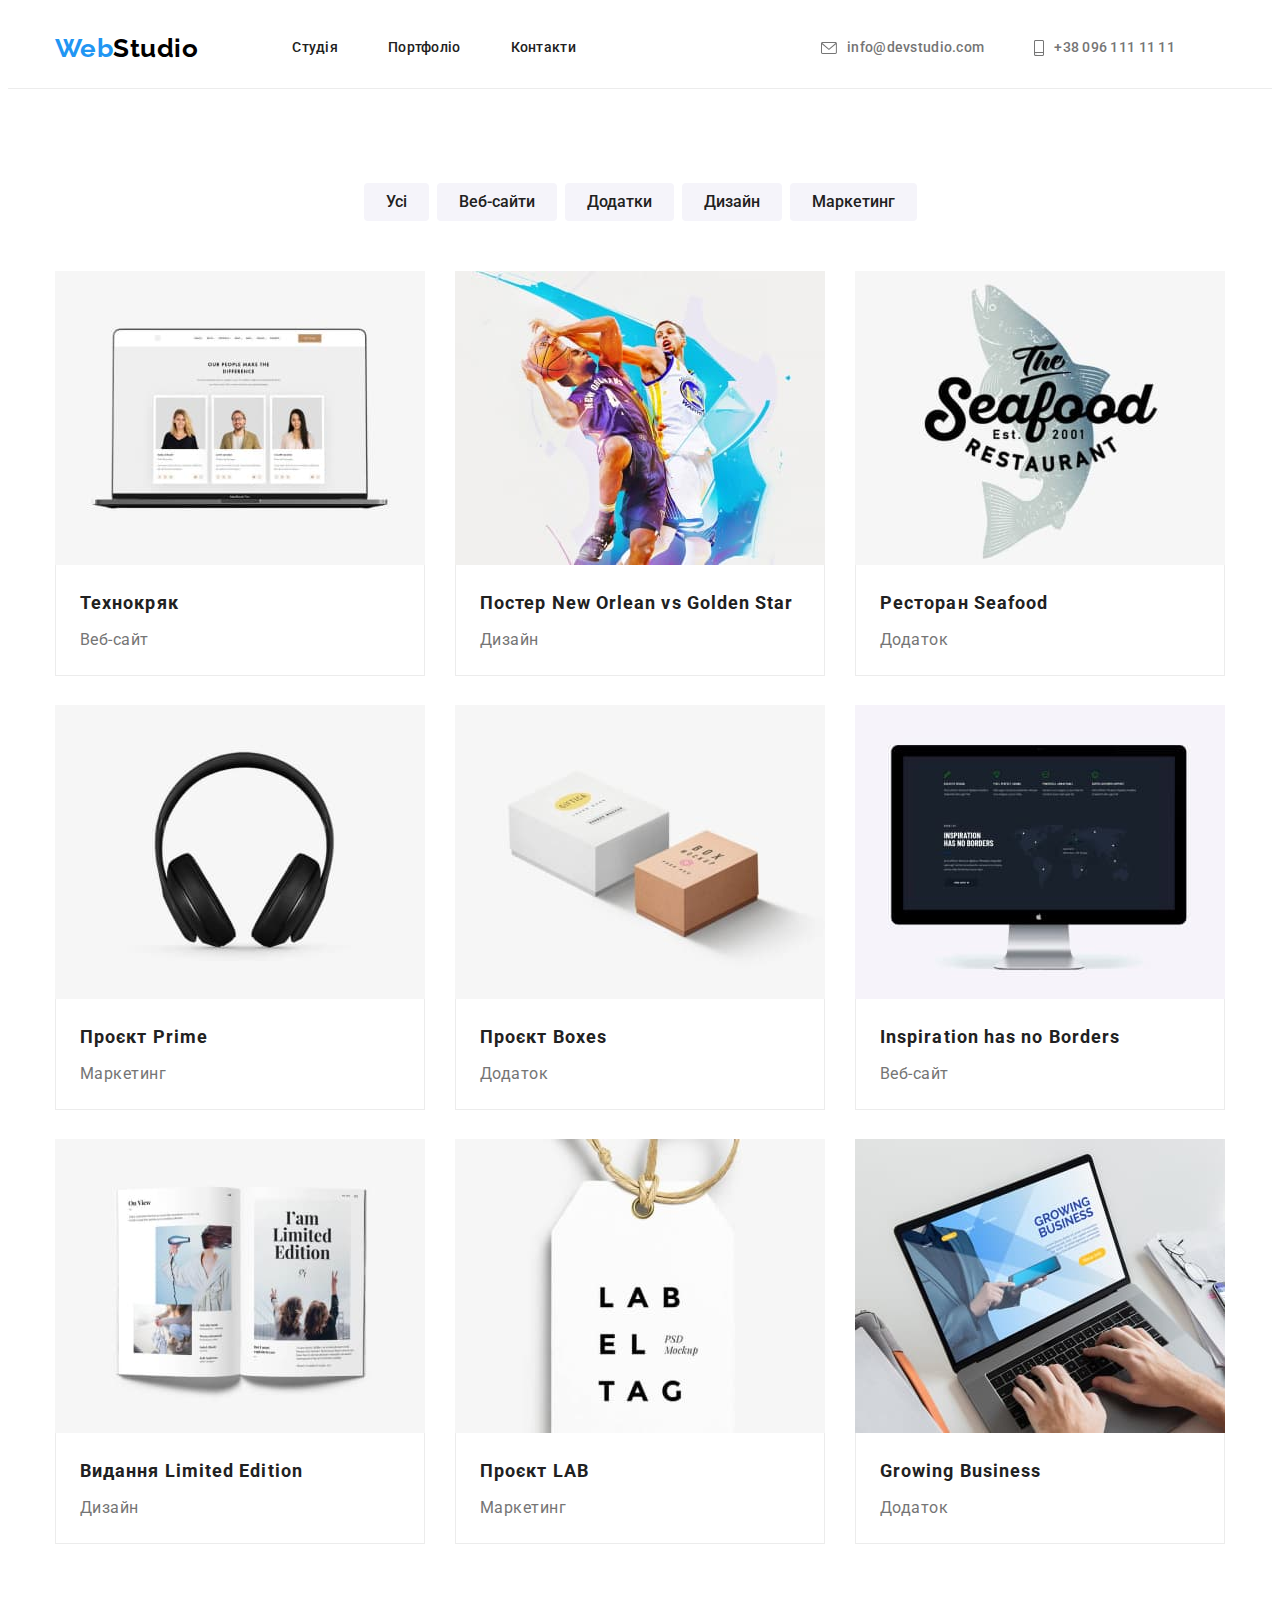
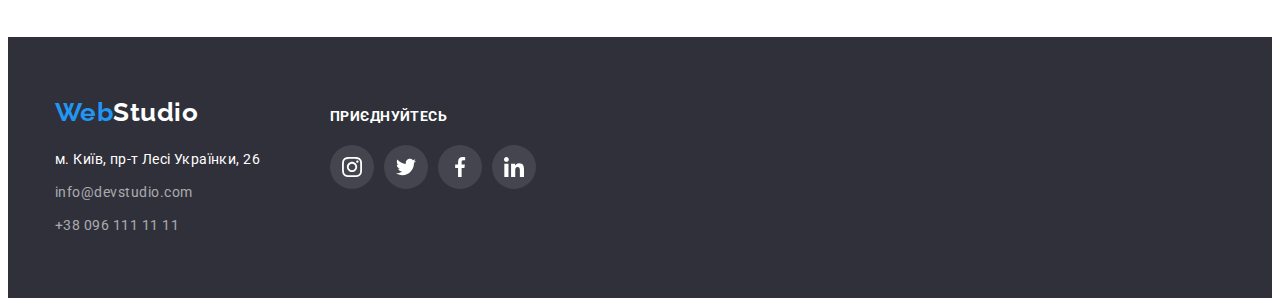
==== portfolio.html @ 5c3b8c7c "Initial commit" ====
<!DOCTYPE html>
<html lang="uk">
  <head>
    <meta charset="UTF-8" />
    <meta http-equiv="X-UA-Compatible" content="IE=edge" />
    <meta name="viewport" content="width=device-width, initial-scale=1.0" />
    <title>HW-4</title>
    <link
      href="https://fonts.googleapis.com/css2?family=Raleway:wght@700&family=Roboto:wght@400;500;700;900&display=swap"
      rel="stylesheet"
    />
    <link
      rel="stylesheet"
      href="https://cdnjs.cloudflare.com/ajax/libs/modern-normalize/1.1.0/modern-normalize.min.css"
      integrity="sha512-wpPYUAdjBVSE4KJnH1VR1HeZfpl1ub8YT/NKx4PuQ5NmX2tKuGu6U/JRp5y+Y8XG2tV+wKQpNHVUX03MfMFn9Q=="
      crossorigin="anonymous"
      referrerpolicy="no-referrer"
    />
    <link rel="stylesheet" href="./css/styles.css" />
  </head>

  <body class="page">
    <header class="header-page">
      <div class="container">
        <nav class="header-nav">
          <a class="link-logo" href="./index.html">
            <span class="logo-blue">Web</span
            ><span class="logo-black">Studio</span></a
          >

          <ul class="site-nav list">
            <li class="item"><a href="./index.html">Студія</a></li>
            <li class="item"><a href="./portfolio.html">Портфоліо</a></li>
            <li class="item"><a href="#">Контакти</a></li>
          </ul>

          <ul class="auth-nav list">
            <li class="item">
              <a href="mailto:info@devstudio.com" class="link"
                ><svg class="auth-nav-icon" width="16" height="12">
                  <use href="./images/icons.svg#email"></use></svg
                >info@devstudio.com</a
              >
            </li>
            <li class="item">
              <a href="tel:+380961111111" class="link"
                ><svg class="auth-nav-icon" width="10" height="16">
                  <use href="./images/icons.svg#telephone"></use></svg
                >+38 096 111 11 11</a
              >
            </li>
          </ul>
        </nav>
      </div>
    </header>

    <main class="portfolio">
      <h1 class="visually-hidden">Портфолио</h1>

      <section class="portfolio-main">
        <div class="container">
          <ul class="portfolio-list list">
            <li class="item">
              <button type="button" class="button-primary">Усі</button>
            </li>
            <li class="item">
              <button type="button" class="button-primary">Веб-сайти</button>
            </li>
            <li class="item">
              <button type="button" class="button-primary">Додатки</button>
            </li>
            <li class="item">
              <button type="button" class="button-primary">Дизайн</button>
            </li>
            <li class="item">
              <button type="button" class="button-primary">Маркетинг</button>
            </li>
          </ul>

          <ul class="portfolio-cards list">
            <li class="portfolio-items">
              <a href="" class="portfolio-cards-effects">
                <img
                  class="image"
                  src="./images/tehnocreak.jpg"
                  alt="Зображення 1"
                  width="370"
                  height="294"
                />
                <div class="portfolio-description">
                  <h2 class="portfolio-title">Технокряк</h2>
                  <p class="portfolio-type">Веб-сайт</p>
                </div>
              </a>
            </li>
            <li class="portfolio-items">
              <a href="" class="portfolio-cards-effects">
                <img
                  class="image"
                  src="./images/poster.jpg"
                  alt="Зображення 2"
                  width="370"
                  height="294"
                />
                <div class="portfolio-description">
                  <h2 class="portfolio-title">
                    Постер New Orlean vs Golden Star
                  </h2>
                  <p class="portfolio-type">Дизайн</p>
                </div>
              </a>
            </li>
            <li class="portfolio-items">
              <a href="" class="portfolio-cards-effects">
                <img
                  class="image"
                  src="./images/restonan.jpg"
                  alt="Зображення 3"
                  width="370"
                  height="294"
                />
                <div class="portfolio-description">
                  <h2 class="portfolio-title">Ресторан Seafood</h2>
                  <p class="portfolio-type">Додаток</p>
                </div></a
              >
            </li>
            <li class="portfolio-items">
              <a href="" class="portfolio-cards-effects">
                <img
                  class="image"
                  src="./images/prime.jpg"
                  alt="Зображення 4"
                  width="370"
                  height="294"
                />
                <div class="portfolio-description">
                  <h2 class="list-title">Проєкт Prime</h2>
                  <p class="portfolio-type">Маркетинг</p>
                </div>
              </a>
            </li>
            <li class="portfolio-items">
              <a href="" class="portfolio-cards-effects">
                <img
                  class="image"
                  src="./images/boxes.jpg"
                  alt="Зображення 5"
                  width="370"
                  height="294"
                />
                <div class="portfolio-description">
                  <h2 class="portfolio-title">Проєкт Boxes</h2>
                  <p class="portfolio-type">Додаток</p>
                </div>
              </a>
            </li>
            <li class="portfolio-items">
              <a href="" class="portfolio-cards-effects">
                <img
                  class="image"
                  src="./images/inspiration.jpg"
                  alt="Зображення 6"
                  width="370"
                  height="294"
                />
                <div class="portfolio-description">
                  <h2 class="portfolio-title">Inspiration has no Borders</h2>
                  <p class="portfolio-type">Веб-сайт</p>
                </div>
              </a>
            </li>
            <li class="portfolio-items">
              <a href="" class="portfolio-cards-effects">
                <img
                  class="image"
                  src="./images/limed.jpg"
                  alt="Зображення 7"
                  width="370"
                  height="294"
                />
                <div class="portfolio-description">
                  <h2 class="portfolio-title">Видання Limited Edition</h2>
                  <p class="portfolio-type">Дизайн</p>
                </div>
              </a>
            </li>
            <li class="portfolio-items">
              <a href="" class="portfolio-cards-effects">
                <img
                  class="image"
                  src="./images/lab.jpg"
                  alt="Зображення 8"
                  width="370"
                  height="294"
                />
                <div class="portfolio-description">
                  <h2 class="portfolio-title">Проєкт LAB</h2>
                  <p class="portfolio-type">Маркетинг</p>
                </div>
              </a>
            </li>
            <li class="portfolio-items">
              <a href="" class="portfolio-cards-effects">
                <img
                  class="image"
                  src="./images/growing.jpg"
                  alt="Зображення 9"
                  width="370"
                  height="294"
                />
                <div class="portfolio-description">
                  <h2 class="portfolio-title">Growing Business</h2>
                  <p class="portfolio-type">Додаток</p>
                </div>
              </a>
            </li>
          </ul>
        </div>
      </section>
    </main>

    <footer class="footer">
      <div class="container footer-container">
        <div class="footer-links">
          <a class="link-logo" href="./index.html">
            <span class="logo-blue">Web</span
            ><span class="logo-white">Studio</span></a
          >

          <address class="address">
            <ul class="address-footer list">
              <li class="address-item">
                <a
                  href="https://goo.gl/maps/5Nj7DeXVXqgo8Si49"
                  class="address-type"
                  >м. Київ, пр-т Лесі Українки, 26</a
                >
              </li>
              <li class="address-item">
                <a href="mailto:info@devstudio.com" class="email-footer"
                  >info@devstudio.com</a
                >
              </li>
              <li class="address-item">
                <a href="tel:+380961111111" class="tel-footer"
                  >+38 096 111 11 11</a
                >
              </li>
            </ul>
          </address>
        </div>

        <div class="footer-icons">
          <p class="footer-title">Приєднуйтесь</p>
          <ul class="team-icon-container list">
            <li class="team-item" aria-label="інстаграм">
              <a
                href="https://www.instagram.com/"
                class="team-link footer-link"
              >
                <svg class="team-icon footer-icon">
                  <use href="./images/icons.svg#instagram"></use>
                </svg>
              </a>
            </li>
            <li class="team-item" aria-label="твіттер">
              <a href="https://twitter.com/" class="team-link footer-link">
                <svg class="team-icon footer-icon">
                  <use href="./images/icons.svg#twitter"></use>
                </svg>
              </a>
            </li>
            <li class="team-item" aria-label="фэйсбук">
              <a href="https://www.facebook.com/" class="team-link footer-link">
                <svg class="team-icon footer-icon">
                  <use href="./images/icons.svg#facebook"></use>
                </svg>
              </a>
            </li>
            <li class="team-item" aria-label="лінкедин">
              <a href="https://www.linkedin.com/" class="team-link footer-link">
                <svg class="team-icon footer-icon">
                  <use href="./images/icons.svg#linkedin"></use>
                </svg>
              </a>
            </li>
          </ul>
        </div>
      </div>
    </footer>
  </body>
</html>
---- css/styles.css ----
/* цвет основного текста: #212121 */
/* вторичный цвет текста: #757575 */
/* цвет фона: #F5F5F5 */
/* цвет шапки: #ECECEC */
/* цвет акцент: #2196F3 */

html {
  box-sizing: border-box;
}

*,
*::before,
*::after {
  box-sizing: inherit;
}

h1,
h2,
h3,
h4,
h5,
h6,
p,
ul,
li,
ol {
  margin: 0;
  padding: 0;
}

:root {
  --primary-text-color: #212121;
  --title-text-color: #757575;
  --accent-color: #2196f3;
  --main-color: #f5f5f5;
  --white-color: #ffffff;
  --background-button-color: #f5f4fa;
  --background-footer-color: #2f303a;
  --black-color: #000000;
  --footer-white-color: rgba(255, 255, 255, 0.6);
  --background-color: #ffffff;
  --line-color: #ececec;
  --background-button-color-sec: #188ce8;
  --background-color-our-team: #f5f4fa;
  --background-hero-color: #c4c4c4;
  --links-color: #afb1b8;
}

.page {
  background-color: var(--background-color);
  color: var(--primary-text-color);

  font-family: Roboto, sans-serif;
  font-weight: 700;
  letter-spacing: 0.03em;
}

.header-page {
  border-bottom: 1px solid var(--line-color);
}

.header-nav {
  display: flex;
  align-items: center;
}

.container {
  width: 1200px;
  padding-left: 15px;
  padding-right: 15px;
  margin: 0 auto;
}

.image {
  display: block;
  max-widht: 100%;
  height: auto;
}

/*  Logo  */

.logo-blue,
.logo-black,
.logo-white {
  color: var(--accent-color);
  font-family: Raleway, sans-serif;
  font-size: 26px;
  line-height: 1.19;
  text-decoration: none;
}

.logo-black {
  color: var(--black-color);
}

.logo-white {
  color: var(--white-color);
}

.link-logo {
  /* height: 31px;
  margin-top: 60px; */

  text-decoration: none;
}

.list {
  list-style: none;
}

/* Site-nav */

.site-nav {
  display: flex;
  margin-left: 94px;
}

.site-nav .item:not(last-child) {
  margin-right: 50px;
}

.site-nav a {
  display: block;
  padding-top: 32px;
  padding-bottom: 32px;

  color: var(--primary-text-color);

  font-family: inherit;
  font-weight: 500;
  font-size: 14px;
  line-height: 1.14;
  letter-spacing: 0.02em;
  text-decoration: none;
}

.site-nav a:hover,
.site-nav a:focus {
  color: var(--accent-color);
}

/* Auth-nav */

.auth-nav {
  display: flex;
  margin-left: auto;
  margin-right: 0;
}

.auth-nav .item:not(last-child) {
  margin-right: 50px;
}

.auth-nav a {
  display: flex;
  padding-top: 32px;
  padding-bottom: 32px;
  align-items: center;

  color: var(--title-text-color);

  font-family: inherit;
  font-weight: 500;
  font-size: 14px;
  line-height: 1.14;
  letter-spacing: 0.02em;
  text-decoration: none;
}

.auth-nav a:hover,
.auth-nav a:focus {
  color: var(--accent-color);
}

.auth-nav-icon {
  display: inline-flex;
  fill: var(--links-color);
  margin-right: 10px;
}

.link:hover .auth-nav-icon,
.link:focus .auth-nav-icon {
  fill: var(--accent-color);
}

/* Main */
/* Hero */

.hero {
  background-color: var(--background-hero-color);

  padding-top: 200px;
  padding-bottom: 200px;
  text-align: center;
}

.overlay {
  max-width: 1600px;
  height: 600px;
  margin-left: auto;
  margin-right: auto;
  background-image: linear-gradient(
      to right,
      rgba(47, 48, 58, 0.4),
      rgba(47, 48, 58, 0.4)
    ),
    url(../images/imgbg.jpg);
  background-size: cover;
  background-repeat: no-repeat;
  background-position: center;
}

.hero-title {
  width: 696px;
  margin-left: auto;
  margin-right: auto;

  color: var(--white-color);

  font-weight: 900;
  font-size: 44px;
  line-height: 1.36;
  letter-spacing: 0.06em;
  text-transform: uppercase;
}

/* Features */
.features {
  padding-top: 95px;
}

.visually-hidden {
  position: absolute;
  white-space: nowrap;
  width: 1px;
  height: 1px;
  overflow: hidden;
  border: 0;
  padding: 0;
  clip: rect(0 0 0 0);
  clip-pash: insert(50%);
  margin: -1px;
}

.features-title {
  font-size: 14px;
  line-height: 1.14;
  text-transform: uppercase;
  margin-bottom: 9px;
}

.features-item {
  width: 270px;
}

.features-icon-container {
  display: flex;
  background-color: var(--background-color-our-team);
  height: 120px;
  border-radius: 4px;
  margin-bottom: 30px;
  justify-content: center;
  align-items: center;
}

.features-list {
  display: flex;
  gap: 30px;
}

.features-list .features-description {
  color: var(--title-text-color);

  font-weight: 400;
  font-size: 14px;
  line-height: 1.71;
}

/* Occupation */

.occupation {
  padding-top: 94px;
  padding-bottom: 94px;
}

.section-title {
  display: flex;
  justify-content: center;
  margin-left: auto;
  margin-right: auto;
  margin-bottom: 50px;

  color: var(--primary-text-color);

  font-weight: 700;
  font-size: 36px;
  line-height: 1.17;
}

.section-type {
  color: var(--title-text-color);

  font-weight: 400;
  font-size: 16px;
  line-height: 1.88;
}

.occupation-list {
  display: flex;
  flex-direction: row;
  margin-left: auto;
  gap: 30px;
}

/* Team */

.team {
  padding-top: 94px;
  padding-bottom: 94px;
  background-color: var(--background-color-our-team);
}

.team-type {
  display: flex;
  margin-left: auto;
  margin-right: auto;
  gap: 30px;
}

.team-list {
  background-color: var(--white-color);
  widht: 270px;
  border-radius: 0px 0px 4px 4px;
  box-shadow: 0px 1px 3px rgba(0, 0, 0, 0.12), 0px 1px 1px rgba(0, 0, 0, 0.14),
    0px 2px 1px rgba(0, 0, 0, 0.2);
}

.team-person {
  font-weight: 500;
  font-size: 16px;
  line-height: 1.19;
  margin: 30px auto 10px auto;
  text-align: center;
}

.team-list .team-description {
  color: var(--title-text-color);

  font-weight: 400;
  font-size: 16px;
  line-height: 1.19;
  margin-bottom: 16px;
  text-align: center;
}

.team-icon-container {
  display: flex;
  justify-content: center;
  margin-bottom: 30px;
  gap: 10px;
}

.team-item {
  width: 44px;
  height: 44px;
}

.team-link {
  display: flex;
  justify-content: center;
  align-items: center;
  fill: var(--links-color);
  background-color: var(--white-color);
  border-radius: 50%;
  width: 100%;
  height: 100%;
}

.team-icon {
  width: 20px;
  height: 20px;
}

.team-link:hover,
.team-link:focus {
  background-color: var(--accent-color);
  fill: var(--white-color);
}

/* Button */

.button-primary {
  border-radius: 4px;
  padding: 6px 22px;
  min-widht: 125px;

  color: var(--primary-text-color);
  background-color: var(--background-button-color);

  cursor: pointer;
  font-family: Roboto, sans-serif;
  font-weight: 500;
  font-size: 16px;
  line-height: 1.63;
  border: none;
}

.button-primary:hover,
.button-primary:focus {
  color: var(--white-color);
  background-color: var(--accent-color);
}

.button-secondary {
  border-radius: 4px;
  padding: 10px 32px;
  margin-top: 30px;

  color: var(--white-color);
  background-color: var(--accent-color);

  font-family: Roboto;
  font-weight: 700;
  font-size: 16px;
  line-height: 1.88;
  letter-spacing: 0.06em;
  text-align: center;
  border: none;
  cursor: pointer;
  min-width: 216px;
}

.button-secondary:hover,
.button-secondary:focus {
  color: var(--white-color);
  background-color: var(--background-button-color-sec);
}

.clients {
  padding-top: 94px;
  padding-bottom: 94px;
}

.clients-title {
  font-family: "Roboto";
  font-weight: 700;
  font-size: 36px;
  line-height: 42px;
  color: var(--primary-text-color);
  text-align: center;
  margin-bottom: 50px;
}

.clients-container {
  display: flex;
  gap: 30px;
}

.clients-link {
  display: flex;
  justify-content: center;
  align-items: center;
  width: 170px;
  height: 92px;
  border: 1px solid var(--links-color);
  border-radius: 4px;
  fill: var(--links-color);
  background-color: var(--white-color);
}

.clients-border {
  display: flex;
}

.clients-link:hover {
  fill: var(--accent-color);
  border-color: var(--accent-color);
}

.clients-link:focus {
  fill: var(--accent-color);
}

.footer {
  background: var(--background-footer-color);
  padding-top: 60px;
  padding-bottom: 60px;
}

.address-footer {
  font-style: normal;
  font-weight: 400;
  font-size: 14px;
  line-height: 1.71;
}

.address {
  margin-top: 20px;
}

.address-type {
  color: var(--white-color);
  text-decoration: none;

  font-weight: 400;
  font-size: 14px;
  line-height: 1.7;
  letter-spacing: 0.03em;
  font-style: normal;
}

.address-item {
  margin-bottom: 9px;
}

.email-footer,
.tel-footer {
  color: var(--footer-white-color);

  font-weight: 400;
  font-size: 14px;
  line-height: 1.7;
  font-style: normal;
  text-decoration: none;
}

.address-item:last-child {
  margin-bottom: 0;
}

.footer-container {
  display: flex;
  align-items: baseline;
}

.footer-icons {
color: var(--white-color);

  display: flex;
  flex-direction: column;
  margin-left: 70px;
}

.footer-title {
  font-weight: 700;
  font-size: 14px;
  line-height: 1.14;
  letter-spacing: 0.03em;
  text-transform: uppercase;
  margin-bottom: 20px;

  color: var(--white-color);
}

.footer-link {
  background-color: rgba(255, 255, 255, 0.1);
}

.footer-icon {
  fill: var(--white-color);
}

/* Portfolio */

.portfolio-main {
  padding-bottom: 94px;
  padding-top: 94px;
}

.portfolio-list {
  display: flex;
  justify-content: center;
  margin-bottom: 50px;
  gap: 8px;

  color: var(--title-text-color);
}

/* .portfolio-list .item:last-child {
  margin-right: 8px;
} */

.portfolio-cards {
  display: flex;
  flex-wrap: wrap;
}

.portfolio-items {
  width: 370px;
  height: 404px;
  margin-right: 30px;
  margin-bottom: 30px;
}

.portfolio-cards-effects {
  display: block;
  text-decoration: none;
}

.portfolio-cards-effects:hover,
.portfolio-cards-effects:focus {
  box-shadow: 0px 1px 1px rgba(0, 0, 0, 0.12), 0px 4px 4px rgba(0, 0, 0, 0.06),
    1px 4px 6px rgba(0, 0, 0, 0.16);
}

.portfolio-items:nth-child(3n + 3) {
  margin-right: 0;
}

.portfolio-items:nth-last-child(-n + 3) {
  margin-bottom: 0;
}

.portfolio-description {
  padding-top: 20px;
  padding-bottom: 20px;
  padding-right: 24px;
  padding-left: 24px;
  border: 1px solid var(--line-color);
  border-top: none;
}

.portfolio-title {
  color: var(--primary-text-color);
  font-weight: 700;
  font-size: 18px;
  line-height: 36px;
  letter-spacing: 0.06em;
}

.portfolio-type {
  color: var(--title-text-color);
  font-size: 16px;
  line-height: 1.9;
  margin-left: 0;
  margin-top: 4px;
  font-weight: 400;
}

.list-title {
  color: var(--primary-text-color);
  font-weight: 700;
  font-size: 18px;
  line-height: 2;

  letter-spacing: 0.06em;
}
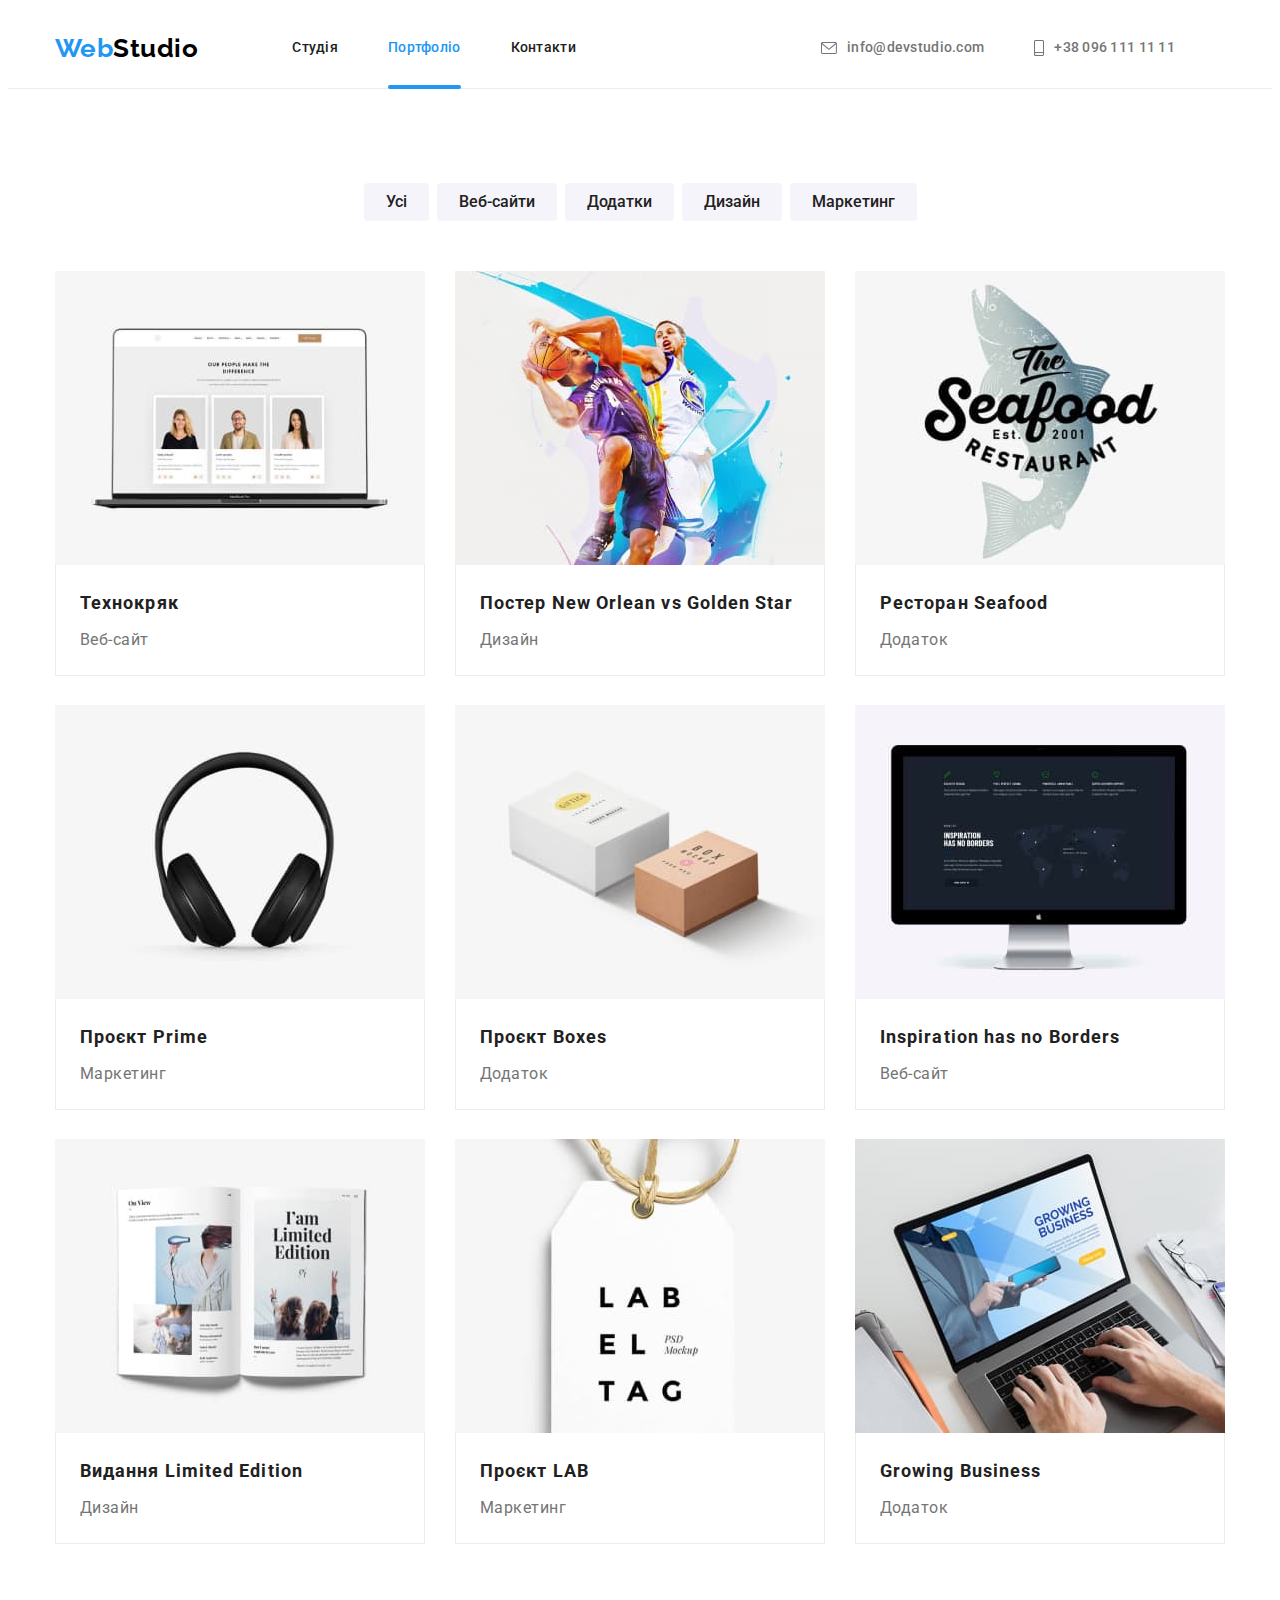
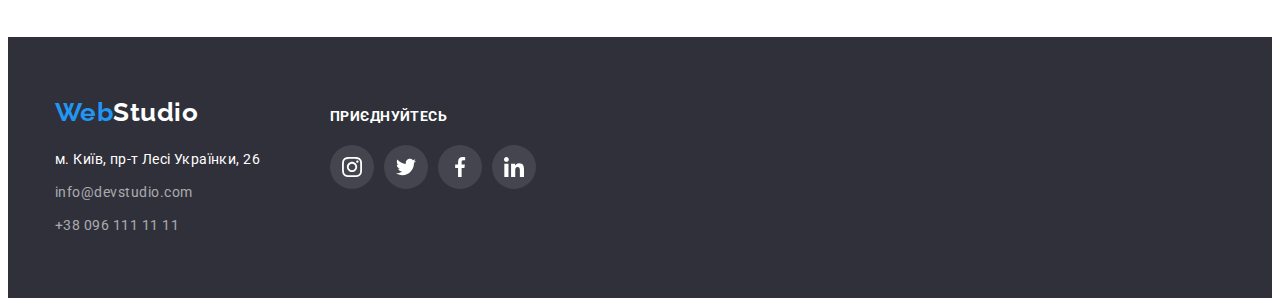
==== commit 4ca9cb8c: "Section Occupation, Current link" ====
--- a/portfolio.html
+++ b/portfolio.html
@@ -4,7 +4,7 @@
     <meta charset="UTF-8" />
     <meta http-equiv="X-UA-Compatible" content="IE=edge" />
     <meta name="viewport" content="width=device-width, initial-scale=1.0" />
-    <title>HW-4</title>
+    <title>HW-5</title>
     <link
       href="https://fonts.googleapis.com/css2?family=Raleway:wght@700&family=Roboto:wght@400;500;700;900&display=swap"
       rel="stylesheet"
@@ -29,8 +29,8 @@
           >
 
           <ul class="site-nav list">
-            <li class="item"><a href="./index.html">Студія</a></li>
-            <li class="item"><a href="./portfolio.html">Портфоліо</a></li>
+            <li class="item"><a href="./index.html" class="link">Студія</a></li>
+            <li class="item page-current"><a href="./portfolio.html" class="link current">Портфоліо</a></li>
             <li class="item"><a href="#">Контакти</a></li>
           </ul>
 
@@ -79,14 +79,24 @@
 
           <ul class="portfolio-cards list">
             <li class="portfolio-items">
-              <a href="" class="portfolio-cards-effects">
-                <img
-                  class="image"
-                  src="./images/tehnocreak.jpg"
-                  alt="Зображення 1"
-                  width="370"
-                  height="294"
-                />
+              <a class="portfolio-cards-effects" href="#">
+                <div class="portfolio-overlay-container">
+                  <img
+                    class="image"
+                    src="./images/tehnocreak.jpg"
+                    alt="Зображення 1"
+                    width="370"
+                    height="294"
+                  />
+                  <div class="portfolio-overlay-cards">
+                    <p class="portfolio-overlay-text">
+                      Ресурс пропонує комплексні пропозиції з різним рівнем
+                      функціоналу та сервісів. Все це дозволить відвідувачу
+                      отримати вичерпні відомості про компанію чи приватну
+                      особу.
+                    </p>
+                  </div>
+                </div>
                 <div class="portfolio-description">
                   <h2 class="portfolio-title">Технокряк</h2>
                   <p class="portfolio-type">Веб-сайт</p>
--- a/css/styles.css
+++ b/css/styles.css
@@ -139,6 +139,33 @@
   color: var(--accent-color);
 }
 
+.item {
+  position: relative;
+}
+
+.page-current::after {
+  content: "";
+  position: absolute;
+  left: 0;
+  bottom: 0;
+  transform: translate(0, 1px);
+  width: 100%;
+  height: 4px;
+  background: var(--accent-color);
+  border-radius: 60px;
+}
+
+.link {
+  transition-property: color, fill;
+  transition-duration: 250ms;
+  transition-timing-function: cubic-bezier(0.4, 0, 0.2, 1);
+}
+
+.link.current {
+  position: relative;
+  color: var(--accent-color);
+}
+
 /* Auth-nav */
 
 .auth-nav {
@@ -283,6 +310,29 @@
   padding-bottom: 94px;
 }
 
+.occupation-overlay {
+  position: absolute;
+  display: flex;
+  height: 70px;
+  width: 100%;
+  bottom: 0;
+  left: 0;
+  background-color: rgba(47, 48, 58, 0.8);
+}
+
+.occupation-text-overlay {
+  display: flex;
+  font-family: "Roboto";
+  font-weight: 700;
+  font-size: 14px;
+  line-height: 1.14;
+  text-transform: uppercase;
+  color: var(--white-color);
+  width: 100%;
+  justify-content: center;
+  align-items: center;
+}
+
 .section-title {
   display: flex;
   justify-content: center;
@@ -312,6 +362,9 @@
   gap: 30px;
 }
 
+.occupation-image {
+  position: relative;
+}
 /* Team */
 
 .team {
@@ -534,7 +587,7 @@
 }
 
 .footer-icons {
-color: var(--white-color);
+  color: var(--white-color);
 
   display: flex;
   flex-direction: column;
@@ -590,10 +643,42 @@
   height: 404px;
   margin-right: 30px;
   margin-bottom: 30px;
+  display: block;
+  transition-property: box-shadow;
+  transition-duration: 250ms;
+  transition-timing-function: cubic-bezier(0.4, 0, 0.2, 1);
+}
+
+.portfolio-overlay-container {
+  position: relative;
+  overflow: hidden;
+  max-widht: 370px;
+  max-height: 294px;
+}
+
+.portfolio-overlay-cards {
+  position: absolute;
+  width: 100%;
+  height: 100%;
+  top: 0;
+  left: 0;
+  background-color: rgba(33, 150, 243, 0.9);
+  transform: translateY(100%);
+  transition-duration: 250ms;
+  transition-timing-function: cubic-bezier(0.4, 0, 0.2, 1);
+}
+
+.portfolio-overlay-text {
+  display: flex;
+  font-size: 18px;
+  line-height: 1.6;
+  color: var(--white-color);
+  justify-content: center;
+  align-items: center;
+  margin: 63px 24px;
 }
 
 .portfolio-cards-effects {
-  display: block;
   text-decoration: none;
 }
 
